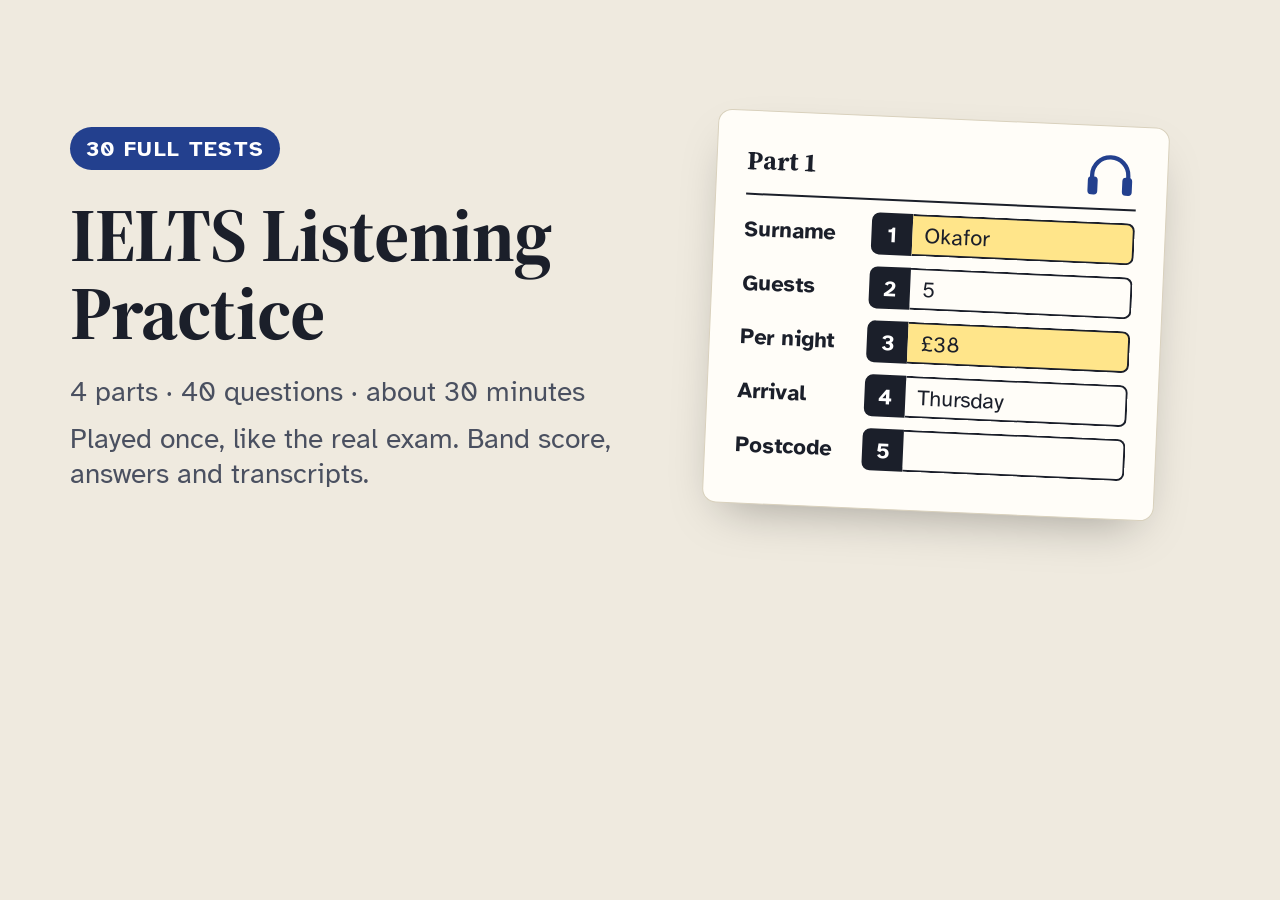
==== tools/share-card.html @ 2b6fef0d "IELTS Listening Practice: 30 full tests, exam player, marking and review Four parts, 40 questions, a" ====
<!doctype html>
<html lang="en">
<head>
<meta charset="utf-8">
<title>Share card</title>
<!-- Source of img/share.png (1200 x 630), the picture shown when the link is shared.
     Render: google-chrome --headless=new --hide-scrollbars --window-size=1200,630 --virtual-time-budget=8000 \
               --screenshot="$PWD/img/share.png" "file://$PWD/tools/share-card.html" -->
<link rel="stylesheet" href="https://fonts.googleapis.com/css2?family=Atkinson+Hyperlegible:wght@400;700&family=Source+Serif+4:opsz,wght@8..60,700&display=swap">
<style>
  html,body{margin:0; width:1200px; height:630px; overflow:hidden}
  body{background:#EFEADF; font-family:"Atkinson Hyperlegible",sans-serif; color:#1B1F2A; display:grid; grid-template-columns:600px 1fr; align-items:center; padding:0 70px; box-sizing:border-box; gap:40px}
  h1{font:700 76px/1.02 "Source Serif 4",Georgia,serif; margin:0 0 22px; letter-spacing:-1px}
  p{font-size:28px; margin:0 0 12px; color:#4a5060}
  .tag{display:inline-block; background:#23408E; color:#fff; font-weight:700; font-size:22px; padding:8px 16px; border-radius:999px; margin-bottom:26px; letter-spacing:.06em}
  .sheet{background:#FFFDF8; border:1px solid #d9d1bd; border-radius:14px; box-shadow:0 20px 50px -20px rgba(0,0,0,.35); padding:26px 30px; transform:rotate(2.5deg); width:390px; justify-self:center}
  .row{display:flex; align-items:center; gap:0; margin:12px 0; font-size:22px}
  .n{display:inline-grid; place-items:center; width:42px; height:42px; background:#1B1F2A; color:#fff; font-weight:700; border-radius:8px 0 0 8px}
  .a{border:2px solid #1B1F2A; border-left:0; border-radius:0 8px 8px 0; height:38px; width:200px; display:flex; align-items:center; padding:0 12px; font-size:22px}
  .hl{background:#FFE58A}
  .lab{width:130px; font-weight:700}
  .head{display:flex; justify-content:space-between; align-items:center; border-bottom:2px solid #1B1F2A; padding-bottom:10px; margin-bottom:6px; font:700 26px "Source Serif 4",serif}
</style>
</head>
<body>
  <div>
    <span class="tag">30 FULL TESTS</span>
    <h1>IELTS Listening Practice</h1>
    <p>4 parts · 40 questions · about 30 minutes</p>
    <p>Played once, like the real exam. Band score, answers and transcripts.</p>
  </div>
  <div class="sheet">
    <div class="head"><span>Part 1</span>
      <svg width="54" height="46" viewBox="0 0 32 28"><path d="M5 17v-3a11 11 0 0 1 22 0v3" fill="none" stroke="#23408E" stroke-width="2.6" stroke-linecap="round"/><rect x="2.5" y="15" width="6" height="11" rx="2.2" fill="#23408E"/><rect x="23.5" y="15" width="6" height="11" rx="2.2" fill="#23408E"/></svg>
    </div>
    <div class="row"><span class="lab">Surname</span><span class="n">1</span><span class="a hl">Okafor</span></div>
    <div class="row"><span class="lab">Guests</span><span class="n">2</span><span class="a">5</span></div>
    <div class="row"><span class="lab">Per night</span><span class="n">3</span><span class="a hl">£38</span></div>
    <div class="row"><span class="lab">Arrival</span><span class="n">4</span><span class="a">Thursday</span></div>
    <div class="row"><span class="lab">Postcode</span><span class="n">5</span><span class="a"></span></div>
  </div>
</body>
</html>
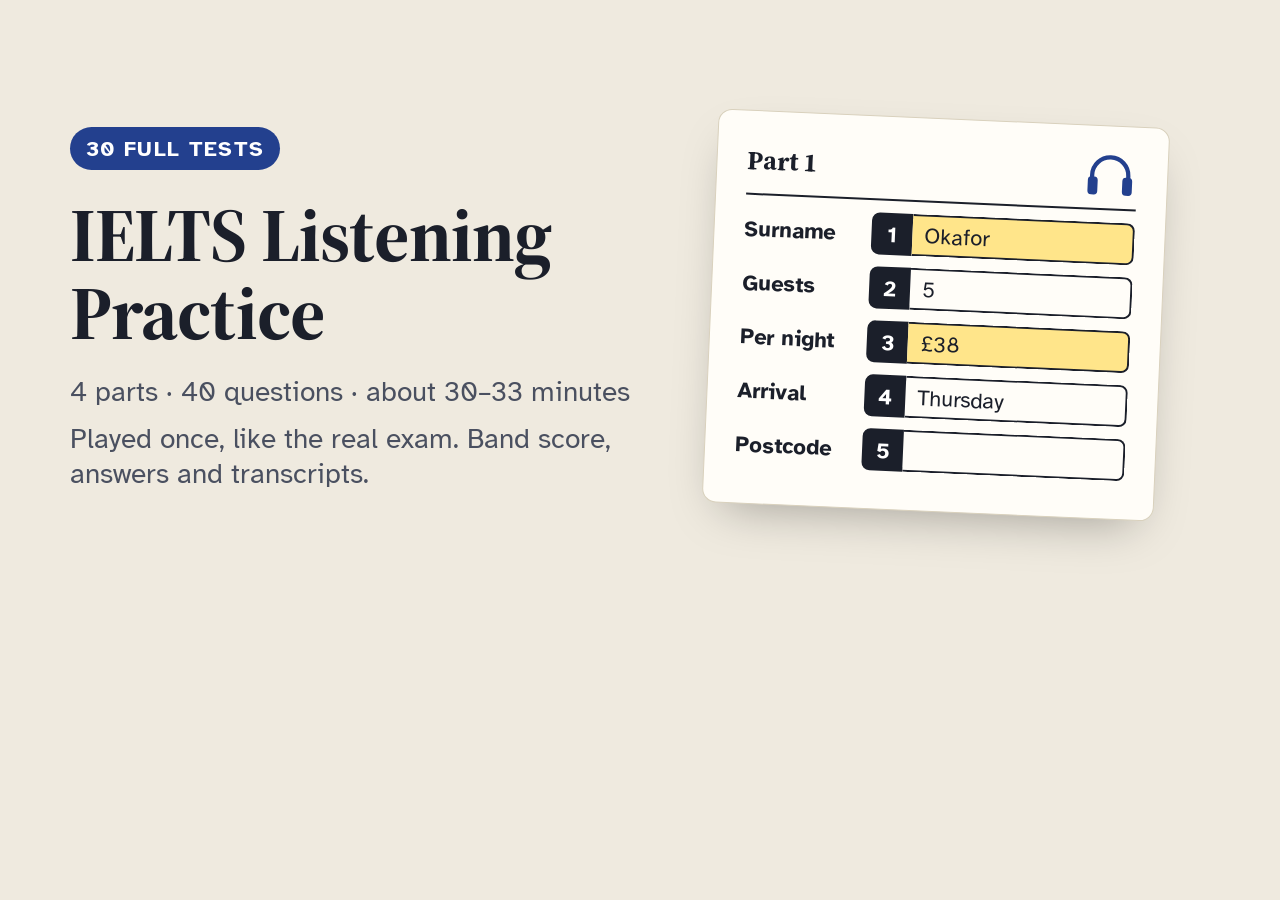
==== commit b6850966: "Slower, Cambridge-paced recordings Voices speak 10% slower everywhere, spelled names, codes and phon" ====
--- a/tools/share-card.html
+++ b/tools/share-card.html
@@ -26,7 +26,7 @@
   <div>
     <span class="tag">30 FULL TESTS</span>
     <h1>IELTS Listening Practice</h1>
-    <p>4 parts · 40 questions · about 30 minutes</p>
+    <p>4 parts · 40 questions · about 30–33 minutes</p>
     <p>Played once, like the real exam. Band score, answers and transcripts.</p>
   </div>
   <div class="sheet">
